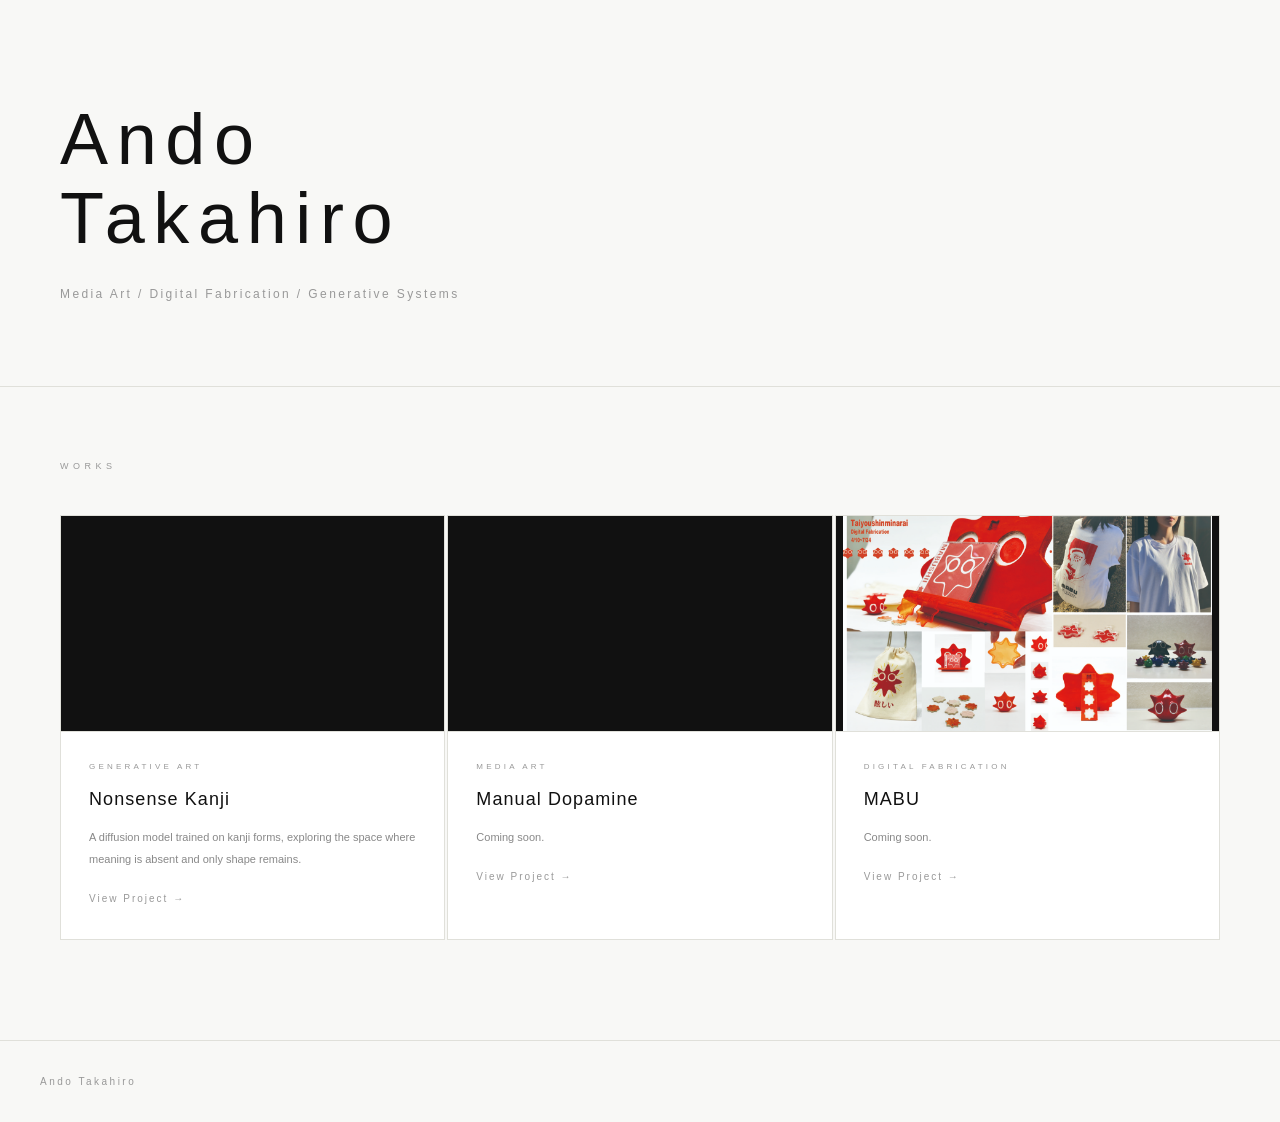
==== index.html @ 9348f3b6 "update: MABU concept text, new images, replace thumbnail Co-Authored-By: Claude Sonnet 4.6 <noreply@" ====
<!DOCTYPE html>
<html lang="en">
<head>
<meta charset="UTF-8">
<meta name="viewport" content="width=device-width, initial-scale=1.0">
<title>Ando Takahiro</title>
<link rel="stylesheet" href="style.css">
</head>
<body>
<section class="hero">
  <h1 class="hero-title">Ando<br>Takahiro</h1>
  <p class="hero-sub">Media Art / Digital Fabrication / Generative Systems</p>
</section>

<section class="grid-section">
  <div class="grid-label">Works</div>
  <div class="grid">

    <a class="card" href="nonsense-kanji/index.html">
      <div class="card-thumb">
        <video autoplay muted loop playsinline>
          <source src="assets/videos/nonsense-kanji/nk_morph001.mp4" type="video/mp4">
        </video>
      </div>
      <div class="card-body">
        <div class="card-tag">Generative Art</div>
        <div class="card-title">Nonsense Kanji</div>
        <div class="card-desc">A diffusion model trained on kanji forms, exploring the space where meaning is absent and only shape remains.</div>
        <div class="card-arrow">View Project →</div>
      </div>
    </a>

    <a class="card" href="manual-dopamine/index.html">
      <div class="card-thumb">
        <video autoplay muted loop playsinline>
          <source src="assets/videos/manual-dopamine/md_samune001.mp4" type="video/mp4">
        </video>
      </div>
      <div class="card-body">
        <div class="card-tag">Media Art</div>
        <div class="card-title">Manual Dopamine</div>
        <div class="card-desc">Coming soon.</div>
        <div class="card-arrow">View Project →</div>
      </div>
    </a>

    <a class="card" href="mabu/index.html">
      <div class="card-thumb card-thumb--contain">
        <img src="assets/images/mabu/mabu_samune0_c.jpg" alt="MABU">
      </div>
      <div class="card-body">
        <div class="card-tag">Digital Fabrication</div>
        <div class="card-title">MABU</div>
        <div class="card-desc">Coming soon.</div>
        <div class="card-arrow">View Project →</div>
      </div>
    </a>

  </div>
</section>

<footer>
  <span>Ando Takahiro</span>
</footer>
</body>
</html>
---- style.css ----
*, *::before, *::after { box-sizing: border-box; margin: 0; padding: 0; }
:root {
  --bg: #f8f8f6;
  --fg: #111;
  --muted: #999;
  --border: #e0e0da;
  --white: #fff;
}
html { scroll-behavior: smooth; }
body {
  background: var(--bg);
  color: var(--fg);
  font-family: 'Hiragino Sans', 'Noto Sans JP', 'Helvetica Neue', sans-serif;
  font-weight: 300;
  line-height: 1.7;
  min-height: 100vh;
  padding-top: 0;
}
a { color: inherit; text-decoration: none; }

/* navがあるページ */
.has-nav { padding-top: 56px; }

/* ナビ */
nav {
  position: fixed; top: 0; left: 0; right: 0; z-index: 100;
  background: rgba(248,248,246,0.92);
  backdrop-filter: blur(8px);
  border-bottom: 1px solid var(--border);
  padding: 0 40px; height: 56px;
  display: flex; align-items: center; justify-content: space-between;
}
.nav-logo { font-size: 11px; letter-spacing: .4em; text-transform: uppercase; }
.nav-author { font-size: 10px; letter-spacing: .3em; color: var(--muted); }
.nav-back {
  font-size: 10px; letter-spacing: .25em; color: var(--muted);
  border: 1px solid var(--border); padding: 6px 16px;
  transition: border-color .2s, color .2s;
}
.nav-back:hover { border-color: #999; color: var(--fg); }

/* ヒーロー（トップページ） */
.hero {
  padding: 100px 60px 80px;
  border-bottom: 1px solid var(--border);
}
.hero-group { font-size: 9px; letter-spacing: .55em; color: var(--muted); text-transform: uppercase; margin-bottom: 28px; }
.hero-title { font-size: clamp(36px, 6vw, 72px); font-weight: 200; letter-spacing: .12em; line-height: 1.1; margin-bottom: 24px; }
.hero-sub { font-size: 12px; letter-spacing: .2em; color: var(--muted); max-width: 480px; line-height: 2; }
.hero-author { margin-top: 48px; font-size: 10px; letter-spacing: .35em; color: var(--muted); }

/* グリッド */
.grid-section { padding: 72px 60px 100px; }
.grid-label { font-size: 9px; letter-spacing: .5em; color: var(--muted); text-transform: uppercase; margin-bottom: 40px; }
.grid { display: grid; grid-template-columns: repeat(auto-fill, minmax(340px, 1fr)); gap: 2px; }

/* カード */
.card {
  display: block; background: var(--white);
  border: 1px solid var(--border); overflow: hidden;
  transition: transform .25s, box-shadow .25s, border-color .25s;
}
.card:hover { transform: translateY(-4px); box-shadow: 0 12px 40px rgba(0,0,0,.08); border-color: #bbb; }
.card-thumb { width: 100%; aspect-ratio: 16/9; background: #111; overflow: hidden; }
.card-thumb--empty { background: #1a1a1a; }
.card-thumb--contain img { object-fit: contain; width: 100%; height: 100%; }
.card-thumb video { width: 100%; height: 100%; object-fit: cover; }
.card-body { padding: 28px 28px 32px; border-top: 1px solid var(--border); }
.card-tag { font-size: 8px; letter-spacing: .4em; color: var(--muted); text-transform: uppercase; margin-bottom: 10px; }
.card-title { font-size: 18px; font-weight: 400; letter-spacing: .06em; margin-bottom: 12px; }
.card-desc { font-size: 11px; color: #888; line-height: 2; }
.card-arrow { margin-top: 20px; font-size: 10px; letter-spacing: .2em; color: var(--muted); }

/* 詳細ページ ヒーロー */
.page-hero {
  padding: 80px 60px 60px;
  border-bottom: 1px solid var(--border);
  display: grid; grid-template-columns: 1fr 1fr; gap: 60px; align-items: end;
}
@media (max-width: 768px) { .page-hero { grid-template-columns: 1fr; } }
.page-num { font-size: 9px; letter-spacing: .5em; color: var(--muted); text-transform: uppercase; margin-bottom: 16px; }
.page-title { font-size: clamp(32px, 5vw, 56px); font-weight: 200; letter-spacing: .1em; line-height: 1.15; }
.page-en { font-size: 11px; letter-spacing: .3em; color: var(--muted); margin-top: 16px; text-transform: uppercase; }
.page-desc-short { font-size: 13px; line-height: 2; color: #555; align-self: end; }

/* 動画 */
.video-section { padding: 72px 60px; border-bottom: 1px solid var(--border); }
.section-label { font-size: 9px; letter-spacing: .5em; color: var(--muted); text-transform: uppercase; margin-bottom: 32px; }
.video-wrap { width: 100%; max-width: 960px; aspect-ratio: 16/9; background: #111; overflow: hidden; }
.video-wrap video { width: 100%; height: 100%; object-fit: cover; }

/* 説明 */
.desc-section {
  padding: 72px 60px; border-bottom: 1px solid var(--border);
  display: grid; grid-template-columns: 1fr 2fr; gap: 80px;
}
@media (max-width: 768px) { .desc-section { grid-template-columns: 1fr; } }
.desc-label { font-size: 9px; letter-spacing: .5em; color: var(--muted); text-transform: uppercase; }
.desc-body { font-size: 13px; line-height: 2.2; color: #444; }
.desc-body p + p { margin-top: 1.2em; }
.concept-lead { font-size: clamp(28px, 4vw, 48px); font-weight: 200; letter-spacing: .1em; line-height: 1.3; margin-bottom: 1.6em; color: var(--fg); }

/* 技術 */
.tech-section { padding: 60px; border-bottom: 1px solid var(--border); background: var(--white); }
.tech-list { margin-top: 24px; display: grid; grid-template-columns: repeat(auto-fill, minmax(200px, 1fr)); gap: 16px; }
.tech-item { font-size: 10px; letter-spacing: .2em; color: var(--muted); padding: 12px 16px; border: 1px solid var(--border); }

/* ギャラリー */
.gallery-section { padding: 72px 60px; }
.gallery-grid { margin-top: 32px; display: grid; grid-template-columns: repeat(auto-fill, minmax(280px, 1fr)); gap: 2px; }
.gallery-grid img { width: 100%; aspect-ratio: 4/3; object-fit: cover; display: block; }

/* フッター */
footer {
  border-top: 1px solid var(--border); padding: 32px 40px;
  font-size: 10px; letter-spacing: .25em; color: var(--muted);
  display: flex; justify-content: space-between; align-items: center;
}
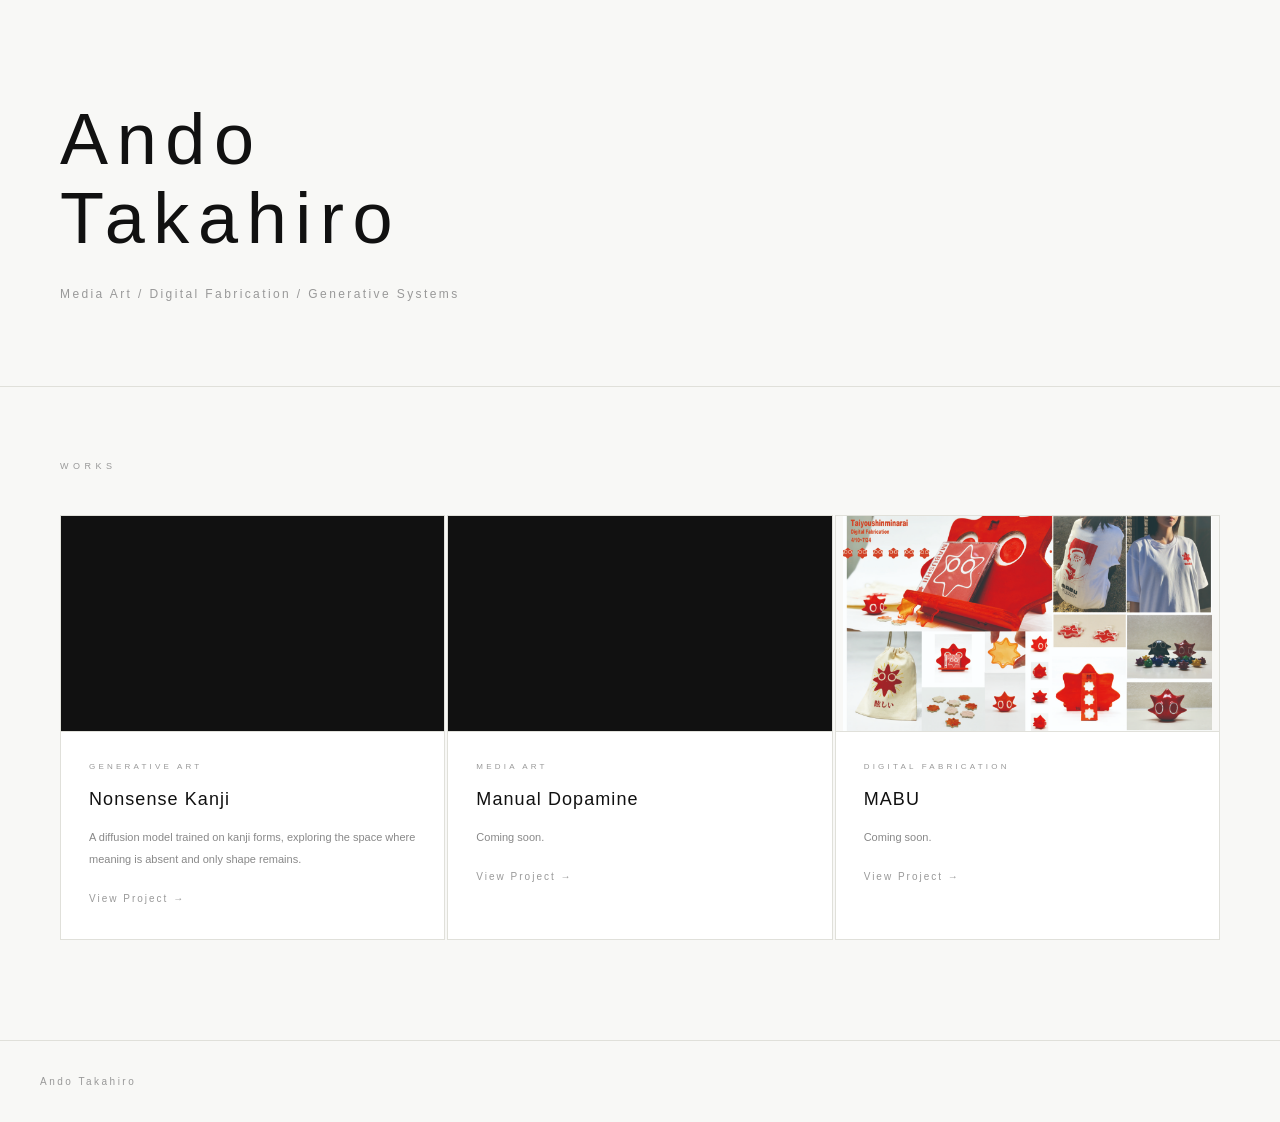
==== commit 4bd20166: "fix: cache-bust CSS v=4 to force layout refresh on all pages Co-Authored-By: Claude Sonnet 4.6 <nore" ====
--- a/index.html
+++ b/index.html
@@ -4,7 +4,7 @@
 <meta charset="UTF-8">
 <meta name="viewport" content="width=device-width, initial-scale=1.0">
 <title>Ando Takahiro</title>
-<link rel="stylesheet" href="style.css">
+<link rel="stylesheet" href="style.css?v=4">
 </head>
 <body>
 <section class="hero">
--- a/style.css
+++ b/style.css
@@ -63,6 +63,7 @@
 .card:hover { transform: translateY(-4px); box-shadow: 0 12px 40px rgba(0,0,0,.08); border-color: #bbb; }
 .card-thumb { width: 100%; aspect-ratio: 16/9; background: #111; overflow: hidden; }
 .card-thumb--empty { background: #1a1a1a; }
+.card-thumb--contain { background: var(--bg); }
 .card-thumb--contain img { object-fit: contain; width: 100%; height: 100%; }
 .card-thumb video { width: 100%; height: 100%; object-fit: cover; }
 .card-body { padding: 28px 28px 32px; border-top: 1px solid var(--border); }
@@ -107,8 +108,68 @@
 
 /* ギャラリー */
 .gallery-section { padding: 72px 60px; }
-.gallery-grid { margin-top: 32px; display: grid; grid-template-columns: repeat(auto-fill, minmax(280px, 1fr)); gap: 2px; }
-.gallery-grid img { width: 100%; aspect-ratio: 4/3; object-fit: cover; display: block; }
+.gallery-grid { margin-top: 32px; columns: 3 280px; column-gap: 4px; }
+.gallery-grid img { width: 100%; height: auto; display: block; margin-bottom: 4px; break-inside: avoid; }
+@media (max-width: 640px) { .gallery-grid { columns: 2; } }
+
+/* MABU ページ */
+.mabu-header {
+  padding: 48px 60px 60px;
+  border-bottom: 1px solid var(--border);
+  display: grid;
+  grid-template-columns: 1fr 2fr;
+  gap: 60px;
+  align-items: start;
+}
+@media (max-width: 768px) { .mabu-header { grid-template-columns: 1fr; } }
+.mabu-title {
+  font-size: clamp(40px, 6vw, 72px);
+  font-weight: 200;
+  letter-spacing: .1em;
+  line-height: 1.1;
+}
+.mabu-en {
+  font-size: 10px;
+  letter-spacing: .35em;
+  color: var(--muted);
+  text-transform: uppercase;
+  margin-top: 12px;
+}
+.mabu-lead {
+  font-family: 'Hiragino Mincho ProN', 'Yu Mincho', 'YuMincho', 'Noto Serif JP', serif;
+  font-size: clamp(20px, 2.5vw, 28px);
+  font-weight: 600;
+  color: var(--fg);
+  letter-spacing: .04em;
+  line-height: 1.4;
+  margin-bottom: 20px;
+}
+.mabu-body {
+  font-family: 'Hiragino Mincho ProN', 'Yu Mincho', 'YuMincho', 'Noto Serif JP', serif;
+  font-size: 13px;
+  line-height: 2;
+  color: var(--fg);
+  margin-bottom: 20px;
+}
+.mabu-list {
+  font-family: 'Hiragino Mincho ProN', 'Yu Mincho', 'YuMincho', 'Noto Serif JP', serif;
+  font-size: 13px;
+  line-height: 2;
+  color: var(--fg);
+  margin-bottom: 20px;
+}
+.mabu-design {
+  margin-top: 40px;
+  padding-top: 32px;
+  border-top: 1px solid var(--border);
+}
+.mabu-design-label {
+  font-size: 9px;
+  letter-spacing: .5em;
+  color: var(--muted);
+  text-transform: uppercase;
+  margin-bottom: 16px;
+}
 
 /* フッター */
 footer {
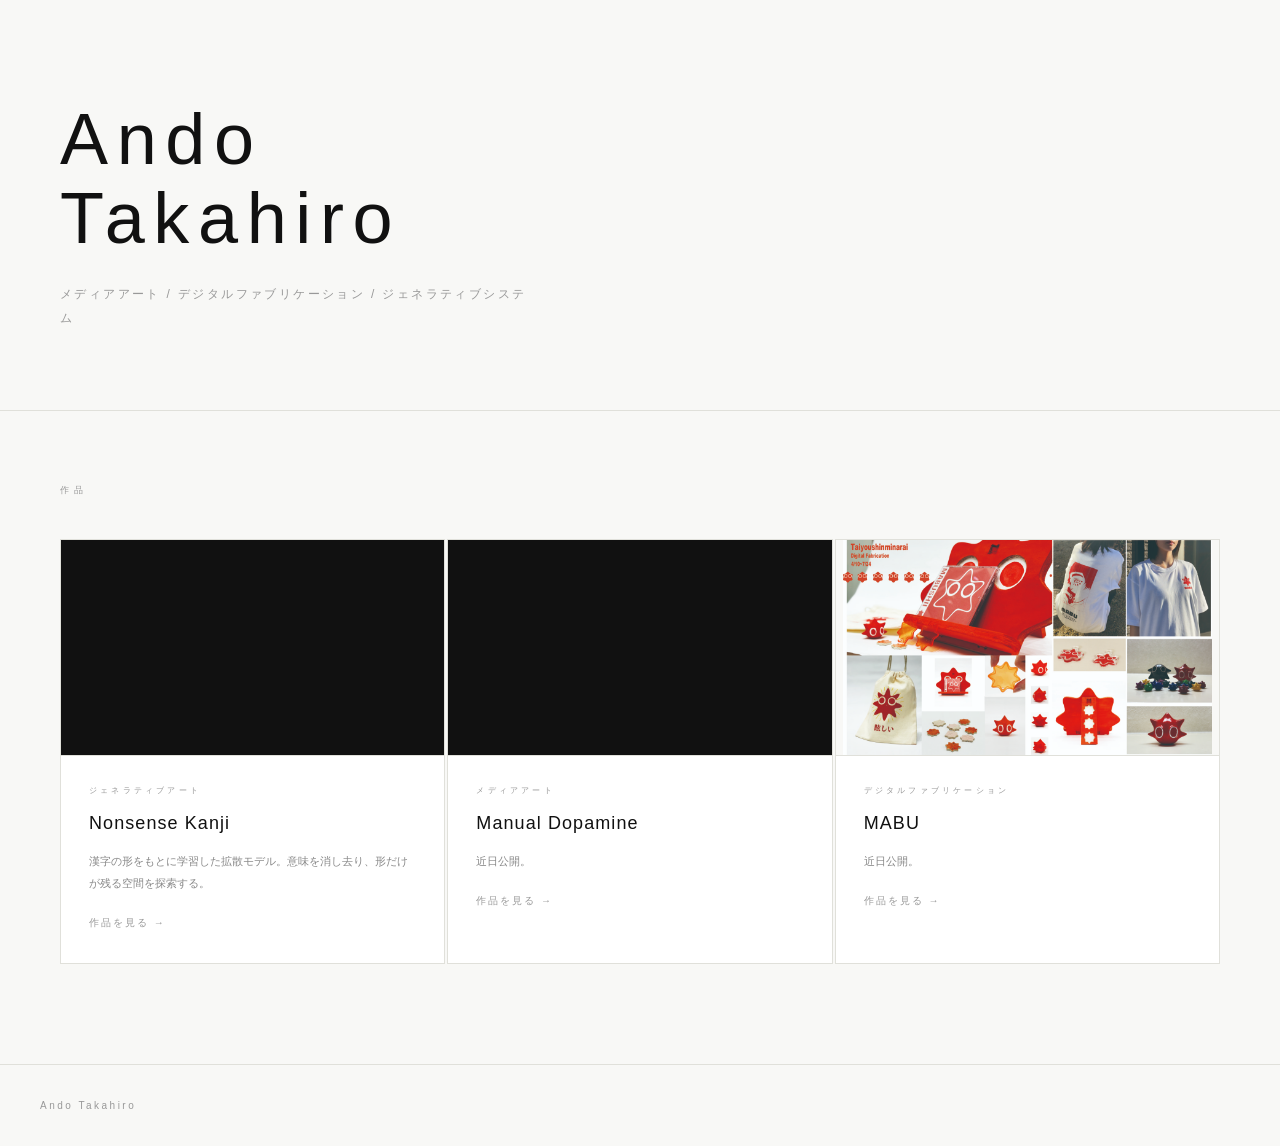
==== commit c67adb07: "update: 全ページ日本語化 + Technical Notes 図解 Co-Authored-By: Claude Sonnet 4.6 <noreply@anthropic.com>" ====
--- a/index.html
+++ b/index.html
@@ -4,16 +4,16 @@
 <meta charset="UTF-8">
 <meta name="viewport" content="width=device-width, initial-scale=1.0">
 <title>Ando Takahiro</title>
-<link rel="stylesheet" href="style.css?v=4">
+<link rel="stylesheet" href="style.css?v=6">
 </head>
 <body>
 <section class="hero">
   <h1 class="hero-title">Ando<br>Takahiro</h1>
-  <p class="hero-sub">Media Art / Digital Fabrication / Generative Systems</p>
+  <p class="hero-sub">メディアアート / デジタルファブリケーション / ジェネラティブシステム</p>
 </section>
 
 <section class="grid-section">
-  <div class="grid-label">Works</div>
+  <div class="grid-label">作品</div>
   <div class="grid">
 
     <a class="card" href="nonsense-kanji/index.html">
@@ -23,10 +23,10 @@
         </video>
       </div>
       <div class="card-body">
-        <div class="card-tag">Generative Art</div>
+        <div class="card-tag">ジェネラティブアート</div>
         <div class="card-title">Nonsense Kanji</div>
-        <div class="card-desc">A diffusion model trained on kanji forms, exploring the space where meaning is absent and only shape remains.</div>
-        <div class="card-arrow">View Project →</div>
+        <div class="card-desc">漢字の形をもとに学習した拡散モデル。意味を消し去り、形だけが残る空間を探索する。</div>
+        <div class="card-arrow">作品を見る →</div>
       </div>
     </a>
 
@@ -37,10 +37,10 @@
         </video>
       </div>
       <div class="card-body">
-        <div class="card-tag">Media Art</div>
+        <div class="card-tag">メディアアート</div>
         <div class="card-title">Manual Dopamine</div>
-        <div class="card-desc">Coming soon.</div>
-        <div class="card-arrow">View Project →</div>
+        <div class="card-desc">近日公開。</div>
+        <div class="card-arrow">作品を見る →</div>
       </div>
     </a>
 
@@ -49,10 +49,10 @@
         <img src="assets/images/mabu/mabu_samune0_c.jpg" alt="MABU">
       </div>
       <div class="card-body">
-        <div class="card-tag">Digital Fabrication</div>
+        <div class="card-tag">デジタルファブリケーション</div>
         <div class="card-title">MABU</div>
-        <div class="card-desc">Coming soon.</div>
-        <div class="card-arrow">View Project →</div>
+        <div class="card-desc">近日公開。</div>
+        <div class="card-arrow">作品を見る →</div>
       </div>
     </a>
 
--- a/style.css
+++ b/style.css
@@ -113,15 +113,10 @@
 @media (max-width: 640px) { .gallery-grid { columns: 2; } }
 
 /* MABU ページ */
-.mabu-header {
-  padding: 48px 60px 60px;
+.mabu-top {
+  padding: 40px 60px 32px;
   border-bottom: 1px solid var(--border);
-  display: grid;
-  grid-template-columns: 1fr 2fr;
-  gap: 60px;
-  align-items: start;
 }
-@media (max-width: 768px) { .mabu-header { grid-template-columns: 1fr; } }
 .mabu-title {
   font-size: clamp(40px, 6vw, 72px);
   font-weight: 200;
@@ -133,23 +128,34 @@
   letter-spacing: .35em;
   color: var(--muted);
   text-transform: uppercase;
-  margin-top: 12px;
+  margin-top: 10px;
 }
+.mabu-text-section {
+  padding: 72px 60px 80px;
+  border-top: 1px solid var(--border);
+  text-align: center;
+}
+.mabu-text-inner {
+  max-width: 640px;
+  margin: 0 auto;
+}
+.mabu-text-left { display: none; }
 .mabu-lead {
   font-family: 'Hiragino Mincho ProN', 'Yu Mincho', 'YuMincho', 'Noto Serif JP', serif;
-  font-size: clamp(20px, 2.5vw, 28px);
+  font-size: clamp(22px, 3vw, 32px);
   font-weight: 600;
   color: var(--fg);
   letter-spacing: .04em;
-  line-height: 1.4;
-  margin-bottom: 20px;
+  line-height: 1.5;
+  margin-bottom: 32px;
 }
 .mabu-body {
   font-family: 'Hiragino Mincho ProN', 'Yu Mincho', 'YuMincho', 'Noto Serif JP', serif;
   font-size: 13px;
-  line-height: 2;
+  line-height: 2.2;
   color: var(--fg);
   margin-bottom: 20px;
+  text-align: center;
 }
 .mabu-list {
   font-family: 'Hiragino Mincho ProN', 'Yu Mincho', 'YuMincho', 'Noto Serif JP', serif;
@@ -157,11 +163,13 @@
   line-height: 2;
   color: var(--fg);
   margin-bottom: 20px;
+  text-align: center;
 }
 .mabu-design {
   margin-top: 40px;
   padding-top: 32px;
   border-top: 1px solid var(--border);
+  text-align: center;
 }
 .mabu-design-label {
   font-size: 9px;
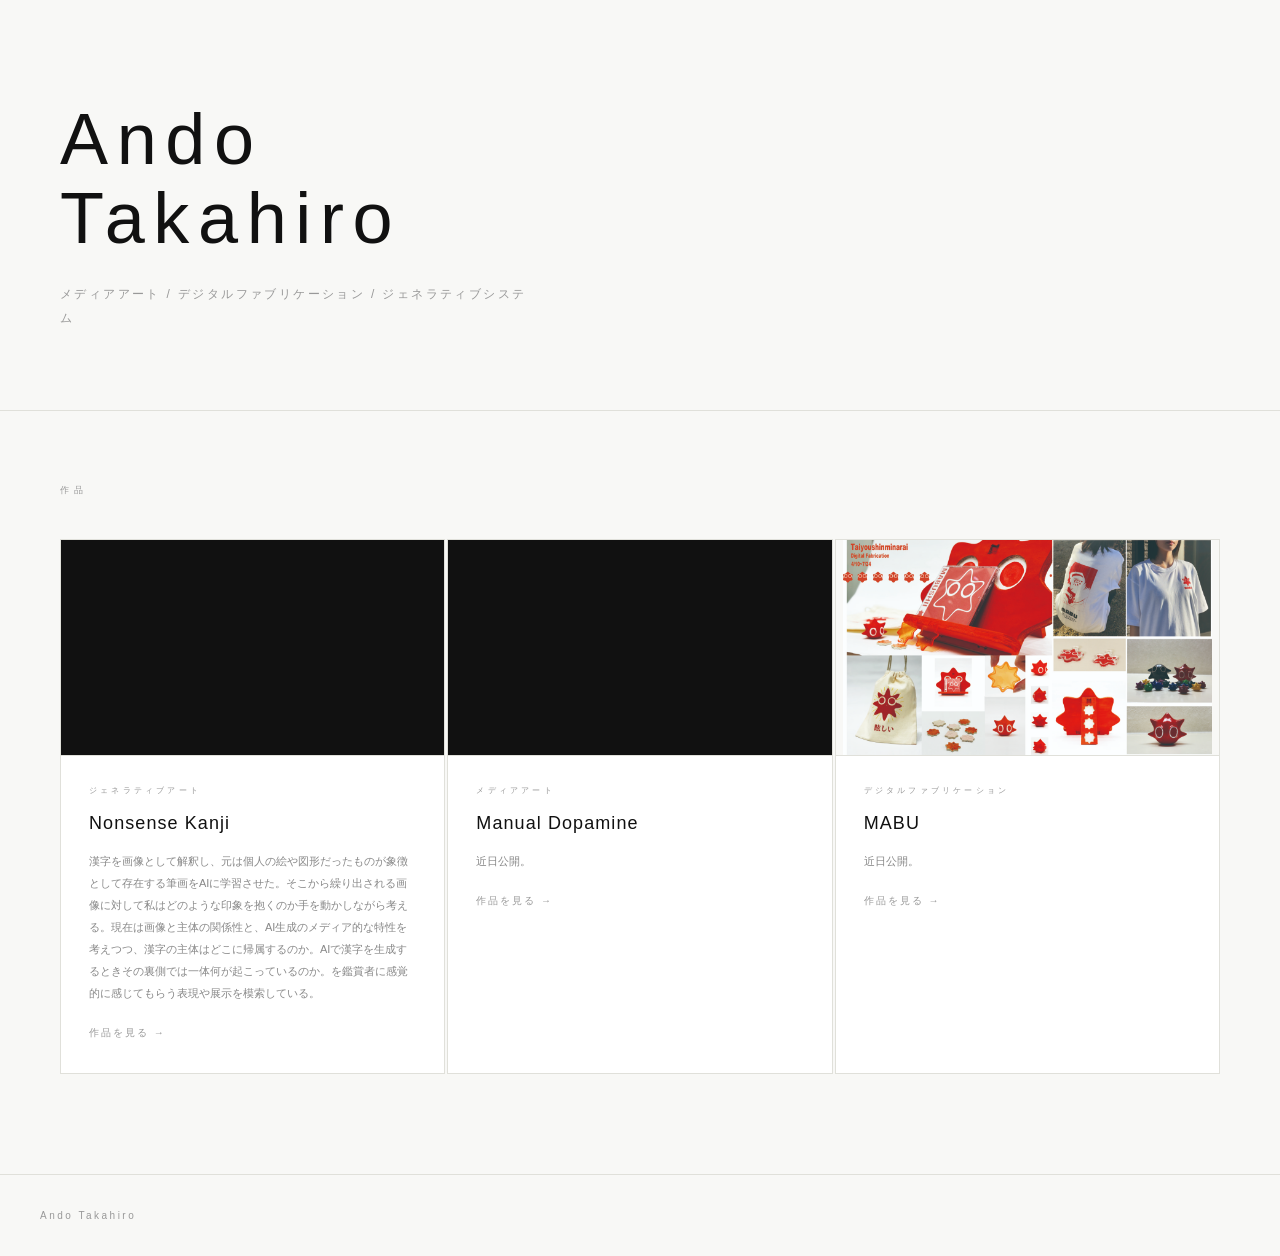
==== commit a020f606: "update: Nonsense Kanji の説明文を更新 Co-Authored-By: Claude Sonnet 4.6 <noreply@anthropic.com>" ====
--- a/index.html
+++ b/index.html
@@ -25,7 +25,7 @@
       <div class="card-body">
         <div class="card-tag">ジェネラティブアート</div>
         <div class="card-title">Nonsense Kanji</div>
-        <div class="card-desc">漢字の形をもとに学習した拡散モデル。意味を消し去り、形だけが残る空間を探索する。</div>
+        <div class="card-desc">漢字を画像として解釈し、元は個人の絵や図形だったものが象徴として存在する筆画をAIに学習させた。そこから繰り出される画像に対して私はどのような印象を抱くのか手を動かしながら考える。現在は画像と主体の関係性と、AI生成のメディア的な特性を考えつつ、漢字の主体はどこに帰属するのか。AIで漢字を生成するときその裏側では一体何が起こっているのか。を鑑賞者に感覚的に感じてもらう表現や展示を模索している。</div>
         <div class="card-arrow">作品を見る →</div>
       </div>
     </a>
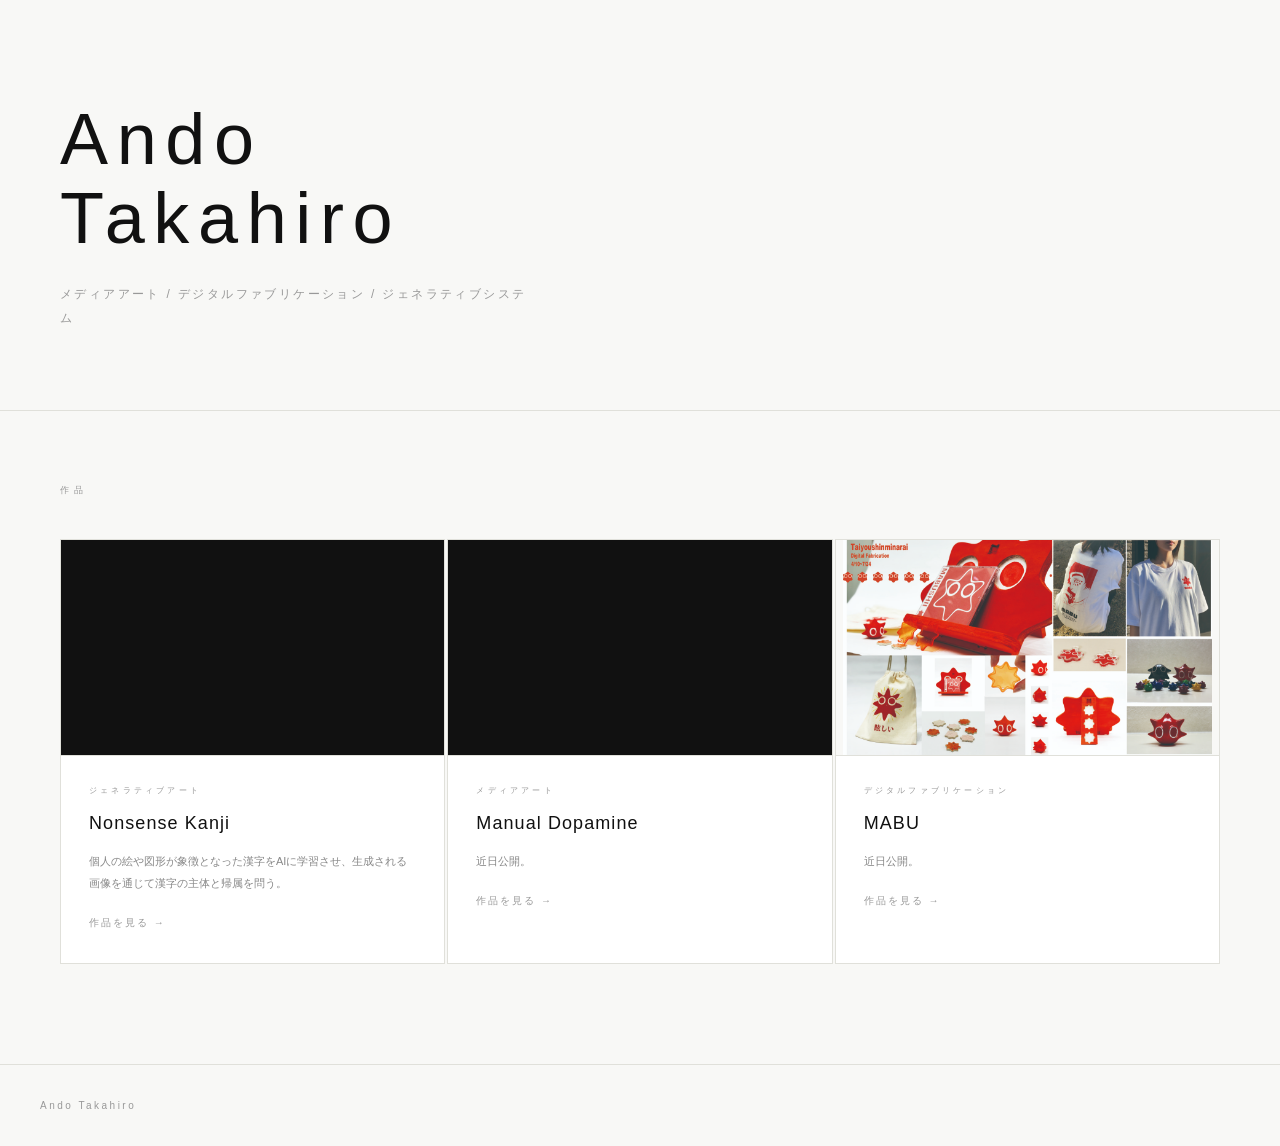
==== commit d81d20a6: "update: NK説明文の修正・要約、プロジェクトページに概要セクション追加 Co-Authored-By: Claude Sonnet 4.6 <noreply@anthropic.com>" ====
--- a/index.html
+++ b/index.html
@@ -25,7 +25,7 @@
       <div class="card-body">
         <div class="card-tag">ジェネラティブアート</div>
         <div class="card-title">Nonsense Kanji</div>
-        <div class="card-desc">漢字を画像として解釈し、元は個人の絵や図形だったものが象徴として存在する筆画をAIに学習させた。そこから繰り出される画像に対して私はどのような印象を抱くのか手を動かしながら考える。現在は画像と主体の関係性と、AI生成のメディア的な特性を考えつつ、漢字の主体はどこに帰属するのか。AIで漢字を生成するときその裏側では一体何が起こっているのか。を鑑賞者に感覚的に感じてもらう表現や展示を模索している。</div>
+        <div class="card-desc">個人の絵や図形が象徴となった漢字をAIに学習させ、生成される画像を通じて漢字の主体と帰属を問う。</div>
         <div class="card-arrow">作品を見る →</div>
       </div>
     </a>
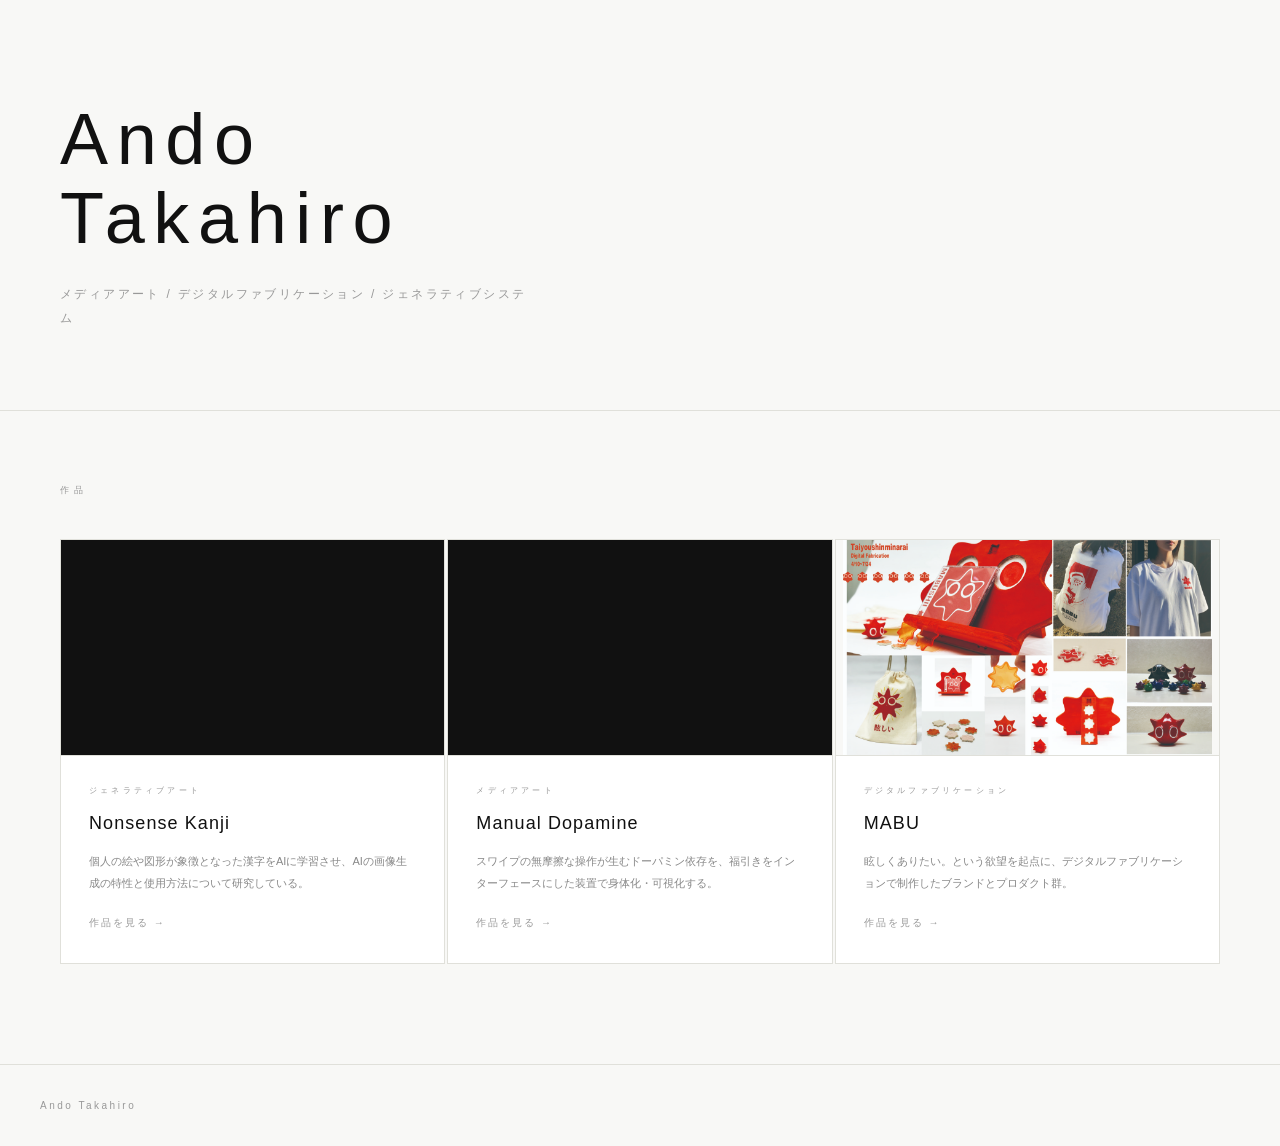
==== commit decfe359: "update: 3作品のカード説明文を更新 Co-Authored-By: Claude Sonnet 4.6 <noreply@anthropic.com>" ====
--- a/index.html
+++ b/index.html
@@ -25,7 +25,7 @@
       <div class="card-body">
         <div class="card-tag">ジェネラティブアート</div>
         <div class="card-title">Nonsense Kanji</div>
-        <div class="card-desc">個人の絵や図形が象徴となった漢字をAIに学習させ、生成される画像を通じて漢字の主体と帰属を問う。</div>
+        <div class="card-desc">個人の絵や図形が象徴となった漢字をAIに学習させ、AIの画像生成の特性と使用方法について研究している。</div>
         <div class="card-arrow">作品を見る →</div>
       </div>
     </a>
@@ -39,7 +39,7 @@
       <div class="card-body">
         <div class="card-tag">メディアアート</div>
         <div class="card-title">Manual Dopamine</div>
-        <div class="card-desc">近日公開。</div>
+        <div class="card-desc">スワイプの無摩擦な操作が生むドーパミン依存を、福引きをインターフェースにした装置で身体化・可視化する。</div>
         <div class="card-arrow">作品を見る →</div>
       </div>
     </a>
@@ -51,7 +51,7 @@
       <div class="card-body">
         <div class="card-tag">デジタルファブリケーション</div>
         <div class="card-title">MABU</div>
-        <div class="card-desc">近日公開。</div>
+        <div class="card-desc">眩しくありたい。という欲望を起点に、デジタルファブリケーションで制作したブランドとプロダクト群。</div>
         <div class="card-arrow">作品を見る →</div>
       </div>
     </a>
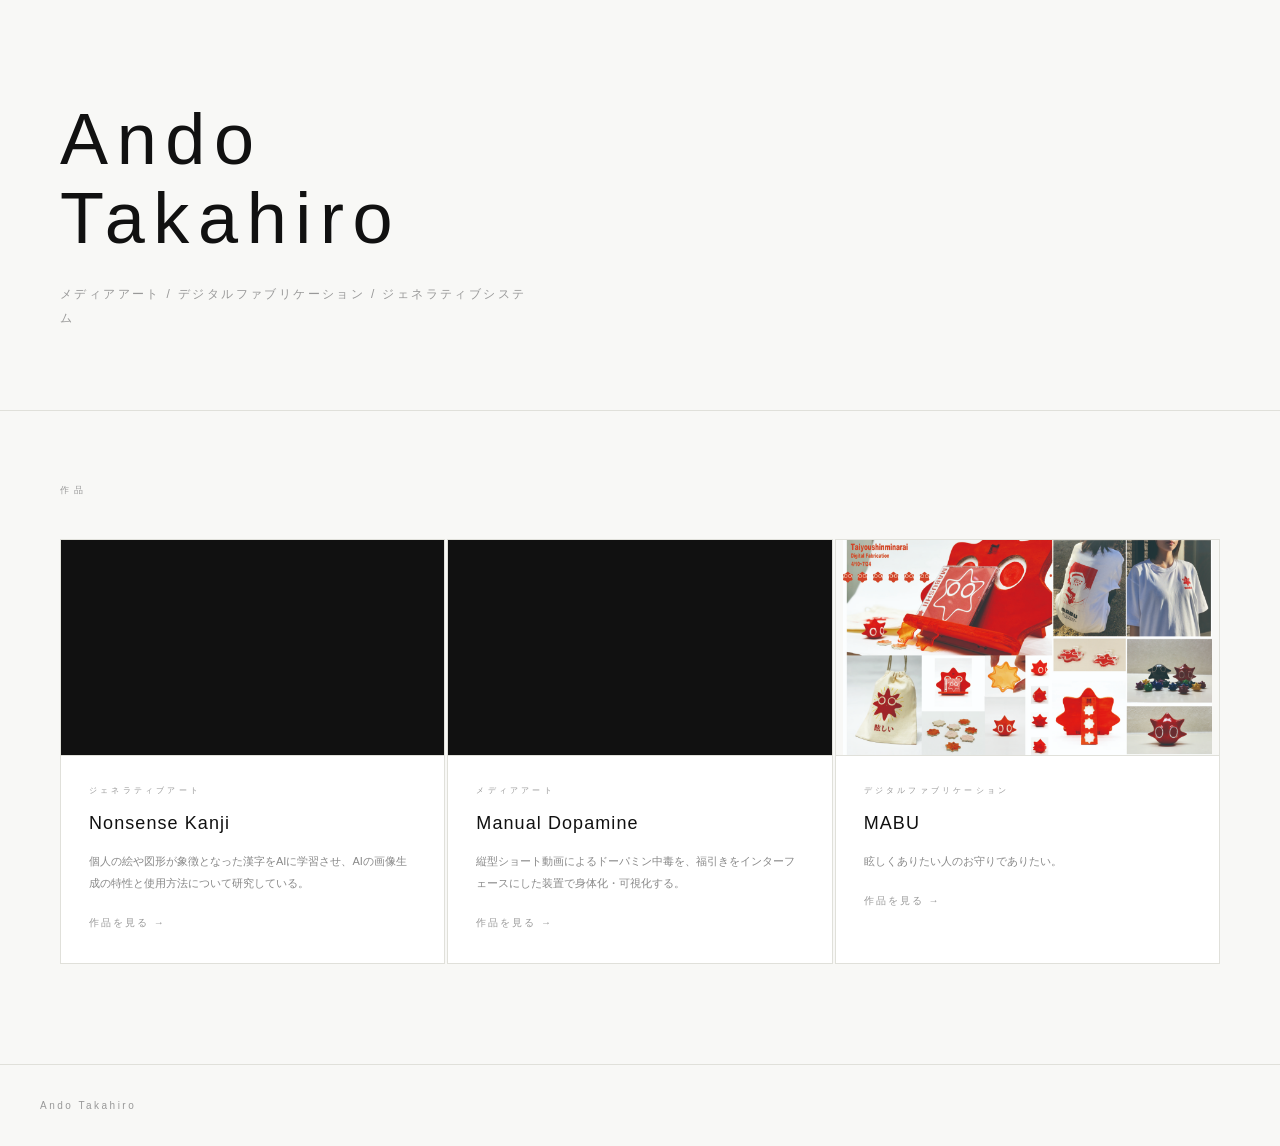
==== commit 8c9a1151: "update: MD・MABUカード説明文を更新 Co-Authored-By: Claude Sonnet 4.6 <noreply@anthropic.com>" ====
--- a/index.html
+++ b/index.html
@@ -39,7 +39,7 @@
       <div class="card-body">
         <div class="card-tag">メディアアート</div>
         <div class="card-title">Manual Dopamine</div>
-        <div class="card-desc">スワイプの無摩擦な操作が生むドーパミン依存を、福引きをインターフェースにした装置で身体化・可視化する。</div>
+        <div class="card-desc">縦型ショート動画によるドーパミン中毒を、福引きをインターフェースにした装置で身体化・可視化する。</div>
         <div class="card-arrow">作品を見る →</div>
       </div>
     </a>
@@ -51,7 +51,7 @@
       <div class="card-body">
         <div class="card-tag">デジタルファブリケーション</div>
         <div class="card-title">MABU</div>
-        <div class="card-desc">眩しくありたい。という欲望を起点に、デジタルファブリケーションで制作したブランドとプロダクト群。</div>
+        <div class="card-desc">眩しくありたい人のお守りでありたい。</div>
         <div class="card-arrow">作品を見る →</div>
       </div>
     </a>
